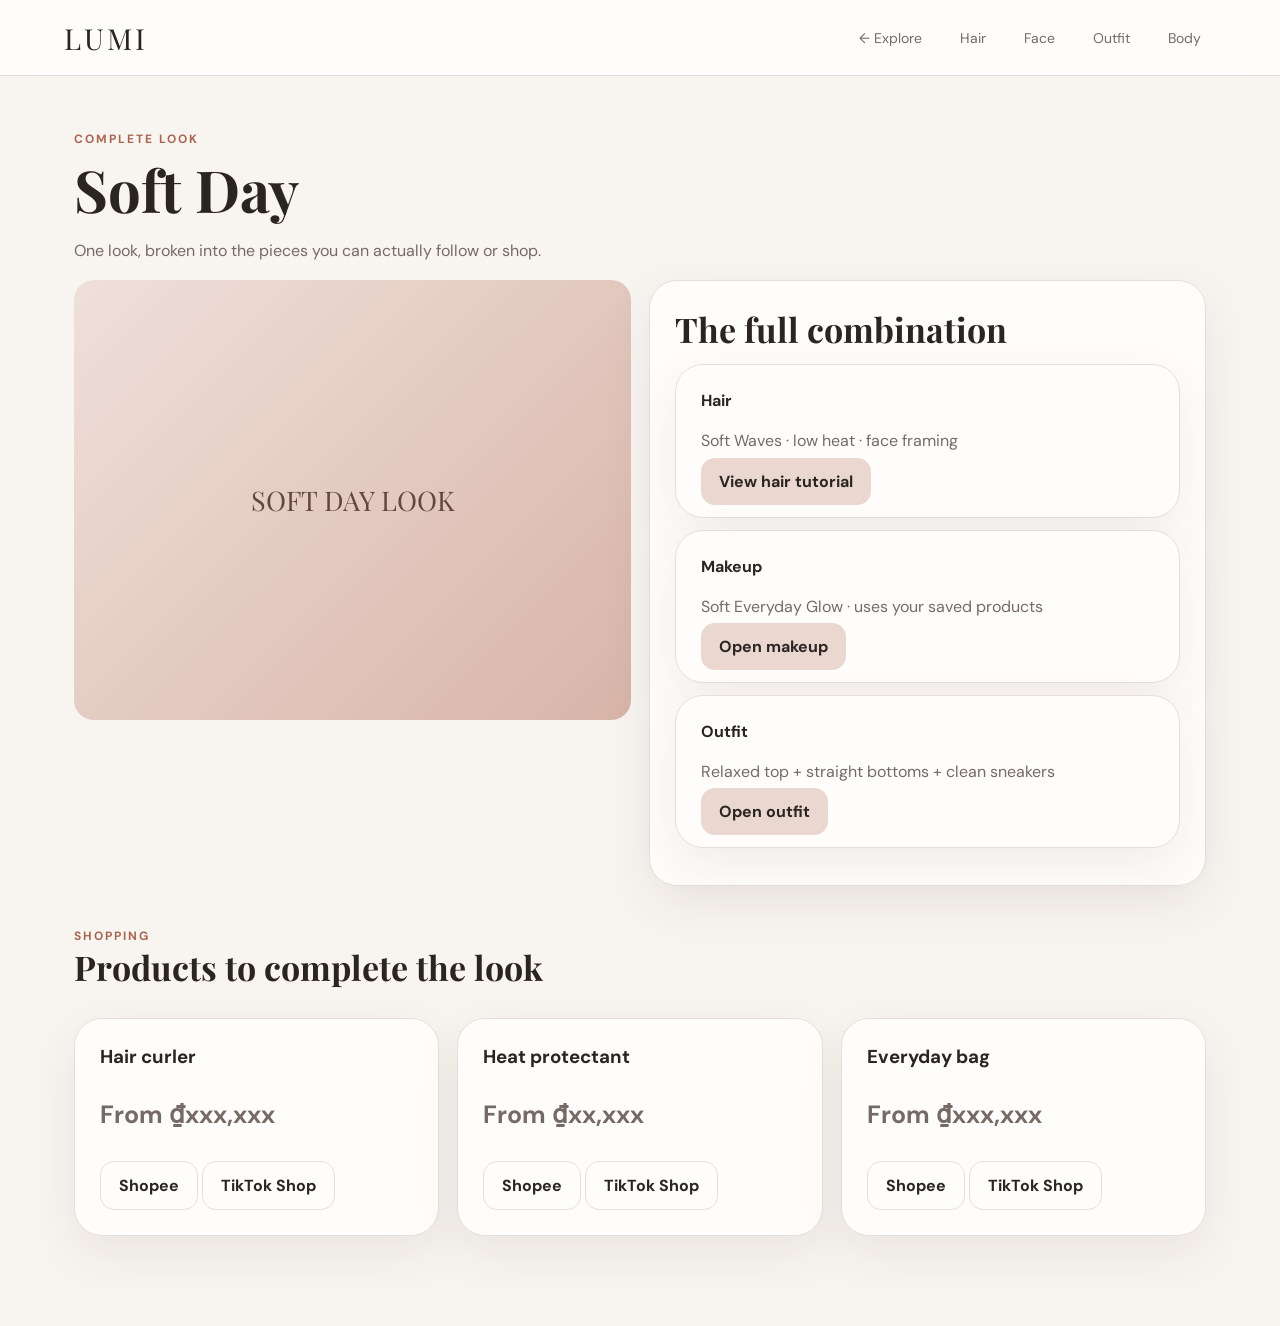
==== explore-detail.html @ a48243ca "upload LUMI front-end" ====
<!doctype html><html><head><meta charset="utf-8"><meta name="viewport" content="width=device-width,initial-scale=1"><title>LUMI Look Detail</title><link rel="stylesheet" href="styles.css"></head><body>
<nav class="nav"><a class="logo" href="index.html">LUMI</a><div class="navlinks"><a href="explore.html">← Explore</a><a href="hair.html">Hair</a><a href="face.html">Face</a><a href="outfit.html">Outfit</a><a href="body.html">Body</a></div></nav>
<main class="container"><div class="eyebrow">Complete Look</div><h1>Soft Day</h1><p>One look, broken into the pieces you can actually follow or shop.</p>
<div class="grid grid-2"><div class="look-img" style="height:440px">SOFT DAY LOOK</div><div class="panel"><h2>The full combination</h2><div class="card" style="margin:12px 0"><b>Hair</b><p>Soft Waves · low heat · face framing</p><a class="btn secondary" href="hair-detail.html">View hair tutorial</a></div><div class="card" style="margin:12px 0"><b>Makeup</b><p>Soft Everyday Glow · uses your saved products</p><a class="btn secondary" href="makeup.html">Open makeup</a></div><div class="card" style="margin:12px 0"><b>Outfit</b><p>Relaxed top + straight bottoms + clean sneakers</p><a class="btn secondary" href="outfit.html">Open outfit</a></div></div></div>
<div class="section-title"><div><div class="eyebrow">Shopping</div><h2>Products to complete the look</h2></div></div>
<div class="grid grid-3"><div class="card"><h3>Hair curler</h3><p class="price">From ₫xxx,xxx</p><button class="btn outline" onclick="alert('Demo shopping link — connect a real affiliate/product URL here.')">Shopee</button> <button class="btn outline" onclick="alert('Demo shopping link — connect a real affiliate/product URL here.')">TikTok Shop</button></div>
<div class="card"><h3>Heat protectant</h3><p class="price">From ₫xx,xxx</p><button class="btn outline" onclick="alert('Demo shopping link — connect a real affiliate/product URL here.')">Shopee</button> <button class="btn outline" onclick="alert('Demo shopping link — connect a real affiliate/product URL here.')">TikTok Shop</button></div>
<div class="card"><h3>Everyday bag</h3><p class="price">From ₫xxx,xxx</p><button class="btn outline" onclick="alert('Demo shopping link — connect a real affiliate/product URL here.')">Shopee</button> <button class="btn outline" onclick="alert('Demo shopping link — connect a real affiliate/product URL here.')">TikTok Shop</button></div></div>
</main></body></html>
---- styles.css ----
@import url('https://fonts.googleapis.com/css2?family=DM+Sans:wght@400;500;600;700&family=Playfair+Display:wght@500;600&display=swap');

:root{
  --bg:#f8f4f0; --paper:#fffdfb; --ink:#2b2522; --muted:#756b66;
  --accent:#a96552; --accent2:#ead8d0; --line:#e8ded8; --dark:#292321;
  --success:#55745c; --shadow:0 18px 50px rgba(67,48,40,.08);
}
*{box-sizing:border-box}
body{margin:0;background:var(--bg);color:var(--ink);font-family:"DM Sans",Arial,sans-serif}
a{text-decoration:none;color:inherit}
button,input,select{font:inherit}
button{cursor:pointer}
.nav{height:76px;background:rgba(255,253,251,.94);border-bottom:1px solid var(--line);display:flex;align-items:center;padding:0 5vw;position:sticky;top:0;z-index:20;backdrop-filter:blur(12px)}
.logo{font-family:"Playfair Display",serif;font-size:29px;letter-spacing:3px;margin-right:auto}
.navlinks{display:flex;gap:8px;align-items:center}
.navlinks a{padding:11px 15px;border-radius:999px;color:var(--muted);font-size:14px}
.navlinks a:hover,.navlinks a.active{background:var(--dark);color:white}
.container{max-width:1180px;margin:auto;padding:55px 24px 90px}
.hero{display:grid;grid-template-columns:1.25fr .75fr;gap:28px;align-items:stretch;margin-bottom:36px}
.hero-copy{padding:34px 8px}
.eyebrow{font-size:12px;letter-spacing:2px;text-transform:uppercase;color:var(--accent);font-weight:700}
h1{font-family:"Playfair Display",serif;font-size:58px;line-height:1.02;margin:13px 0 18px;max-width:720px}
h2{font-family:"Playfair Display",serif;font-size:34px;margin:0 0 10px}
h3{margin:0 0 8px}
p{color:var(--muted);line-height:1.7}
.hero-art,.card,.panel,.feature,.result,.profile-card{background:var(--paper);border:1px solid var(--line);border-radius:28px;box-shadow:var(--shadow)}
.hero-art{min-height:330px;display:flex;align-items:center;justify-content:center;background:linear-gradient(145deg,#f1e2db,#fffdfb 55%,#e8d1c8);position:relative;overflow:hidden}
.hero-art .orb{width:230px;height:230px;border-radius:50%;background:radial-gradient(circle at 35% 30%,#fff,#d9aaa0 70%);box-shadow:0 30px 60px rgba(80,50,40,.16)}
.hero-art .label{position:absolute;bottom:25px;left:25px;background:#ffffffd9;padding:10px 14px;border-radius:14px;font-size:13px}
.grid{display:grid;gap:18px}
.grid-2{grid-template-columns:repeat(2,1fr)}
.grid-3{grid-template-columns:repeat(3,1fr)}
.grid-4{grid-template-columns:repeat(4,1fr)}
.card,.feature,.panel,.profile-card{padding:25px}
.feature{min-height:230px;transition:.2s}
.feature:hover{transform:translateY(-3px);box-shadow:0 24px 55px rgba(67,48,40,.12)}
.icon{width:52px;height:52px;border-radius:16px;background:var(--accent2);display:grid;place-items:center;font-size:23px;margin-bottom:20px}
.section-title{display:flex;justify-content:space-between;align-items:end;margin:42px 0 18px}
.small{font-size:13px;color:var(--muted)}
.btn{border:0;border-radius:14px;padding:13px 18px;font-weight:700;background:var(--dark);color:white}
.btn.secondary{background:var(--accent2);color:var(--ink)}
.btn.outline{background:transparent;border:1px solid var(--line);color:var(--ink)}
.btn-row{display:flex;gap:10px;flex-wrap:wrap;margin-top:20px}
.upload{border:1.5px dashed #ccbcb5;border-radius:22px;padding:30px;text-align:center;background:#fffcfa}
.upload input{display:none}
.upload label{display:inline-block;padding:12px 17px;border-radius:12px;background:var(--dark);color:#fff;font-weight:700;margin-top:10px}
.preview{margin-top:16px;display:none;border-radius:18px;overflow:hidden;max-height:300px}
.preview img,.preview video{width:100%;display:block;object-fit:cover}
.pills{display:flex;gap:9px;flex-wrap:wrap}
.pill{border:1px solid var(--line);background:#fff;padding:10px 14px;border-radius:999px;color:var(--muted);cursor:pointer}
.pill.selected{background:var(--dark);color:#fff;border-color:var(--dark)}
.result-area{display:none;margin-top:28px}
.look-img{height:230px;border-radius:20px;background:linear-gradient(135deg,#eee0da,#d8b4a8);display:grid;place-items:center;font-family:"Playfair Display",serif;font-size:27px;color:#62473e}
.tag{display:inline-block;padding:6px 9px;border-radius:999px;background:#f1e5df;font-size:12px;margin:3px 3px 0 0}
.steps{counter-reset:step;display:grid;gap:12px}
.step{display:flex;gap:14px;padding:14px;border-bottom:1px solid var(--line)}
.step:before{counter-increment:step;content:counter(step);min-width:31px;height:31px;border-radius:50%;background:var(--dark);color:white;display:grid;place-items:center;font-size:13px;font-weight:700}
.price{font-size:25px;font-weight:700}
.notice{padding:14px 16px;border-radius:14px;background:#f2ebe6;color:#665951;font-size:13px;line-height:1.6}
footer{padding:28px 5vw;border-top:1px solid var(--line);color:var(--muted);font-size:13px}
@media(max-width:850px){
 .nav{padding:0 18px;overflow:auto}.navlinks a{padding:9px 10px}.logo{font-size:23px}
 .hero{grid-template-columns:1fr} h1{font-size:43px}
 .grid-2,.grid-3,.grid-4{grid-template-columns:1fr}
 .container{padding:35px 18px 65px}
}

.upload-container {
  max-width: 600px;
  margin: 0 auto;
  padding: 20px;
  background: white;
  border-radius: 20px;
  box-shadow: 0 10px 30px rgba(0,0,0,0.05);
}

.upload-area {
  border: 2px dashed #d8b4a8;
  border-radius: 12px;
  padding: 40px 20px;
  text-align: center;
  cursor: pointer;
  transition: all 0.3s ease;
  background: #fafafa;
}

.upload-area:hover, .upload-area.dragover {
  background: #f0e6e3;
  border-color: #c4998b;
}

.spinner {
  width: 50px;
  height: 50px;
  border: 4px solid #f3f3f3;
  border-top: 4px solid #d8b4a8;
  border-radius: 50%;
  animation: spin 1s linear infinite;
  margin: 0 auto;
}

@keyframes spin {
  0% { transform: rotate(0deg); }
  100% { transform: rotate(360deg); }
}
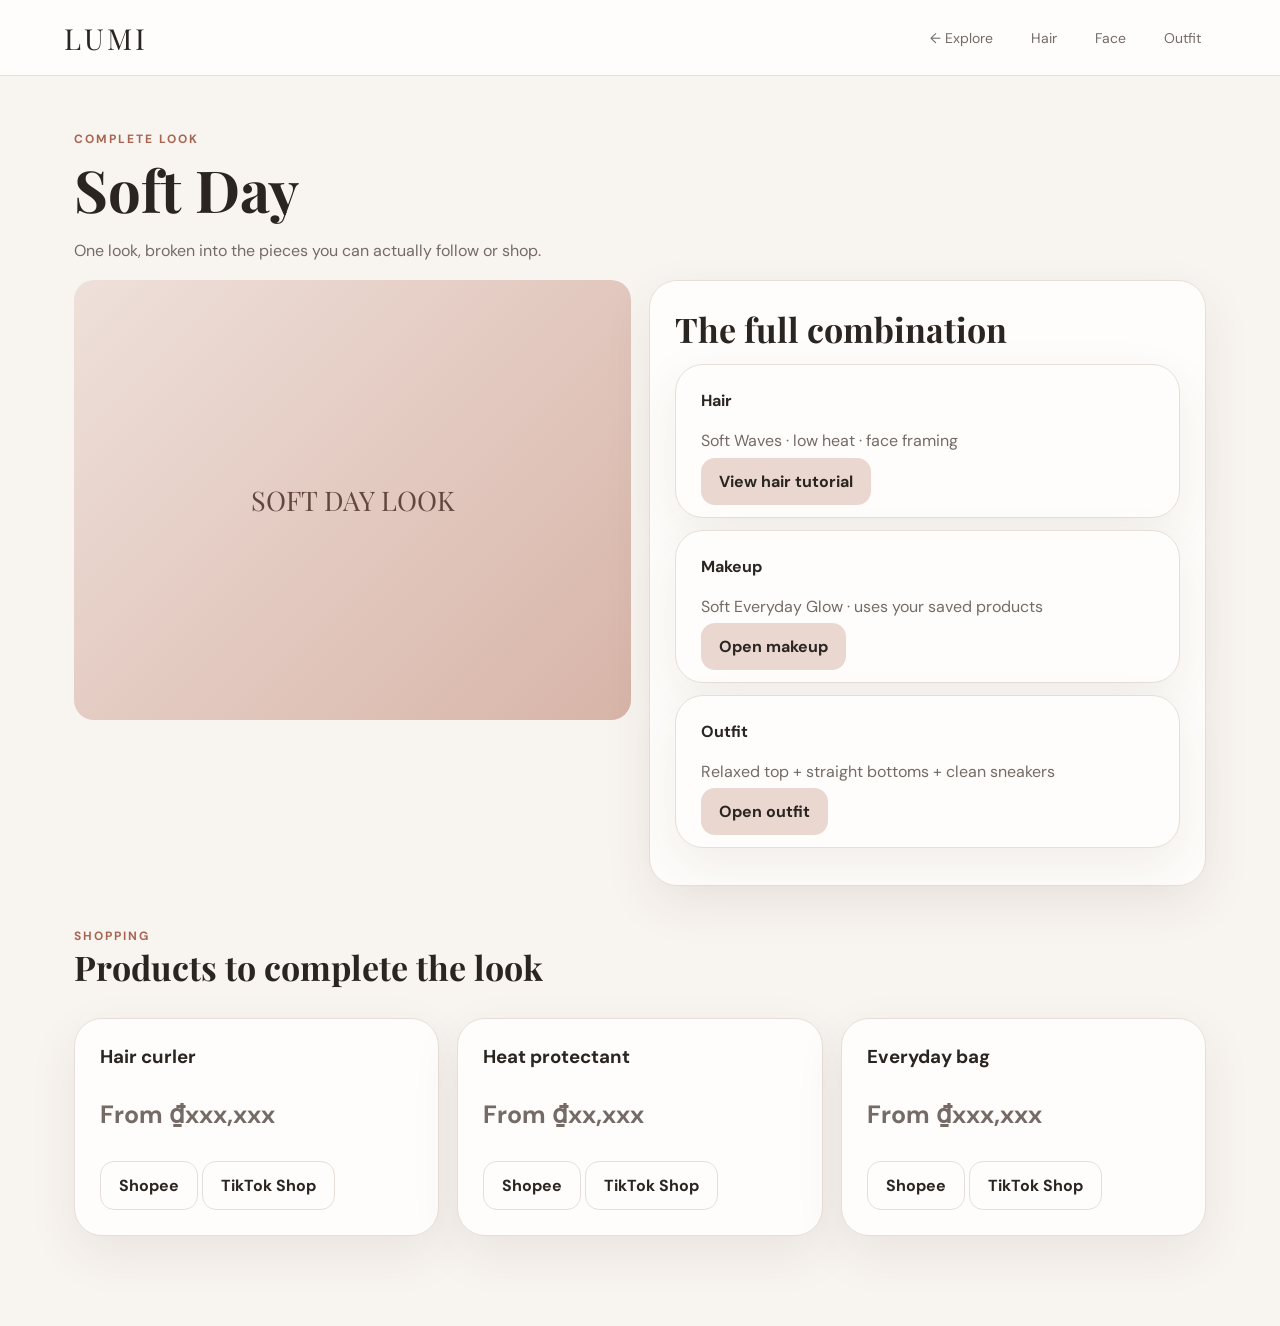
==== commit 999ca3b7: "update and fix something" ====
--- a/explore-detail.html
+++ b/explore-detail.html
@@ -1,5 +1,5 @@
 <!doctype html><html><head><meta charset="utf-8"><meta name="viewport" content="width=device-width,initial-scale=1"><title>LUMI Look Detail</title><link rel="stylesheet" href="styles.css"></head><body>
-<nav class="nav"><a class="logo" href="index.html">LUMI</a><div class="navlinks"><a href="explore.html">← Explore</a><a href="hair.html">Hair</a><a href="face.html">Face</a><a href="outfit.html">Outfit</a><a href="body.html">Body</a></div></nav>
+<nav class="nav"><a class="logo" href="index.html">LUMI</a><div class="navlinks"><a href="explore.html">← Explore</a><a href="hair.html">Hair</a><a href="face.html">Face</a><a href="outfit.html">Outfit</a></div></nav>
 <main class="container"><div class="eyebrow">Complete Look</div><h1>Soft Day</h1><p>One look, broken into the pieces you can actually follow or shop.</p>
 <div class="grid grid-2"><div class="look-img" style="height:440px">SOFT DAY LOOK</div><div class="panel"><h2>The full combination</h2><div class="card" style="margin:12px 0"><b>Hair</b><p>Soft Waves · low heat · face framing</p><a class="btn secondary" href="hair-detail.html">View hair tutorial</a></div><div class="card" style="margin:12px 0"><b>Makeup</b><p>Soft Everyday Glow · uses your saved products</p><a class="btn secondary" href="makeup.html">Open makeup</a></div><div class="card" style="margin:12px 0"><b>Outfit</b><p>Relaxed top + straight bottoms + clean sneakers</p><a class="btn secondary" href="outfit.html">Open outfit</a></div></div></div>
 <div class="section-title"><div><div class="eyebrow">Shopping</div><h2>Products to complete the look</h2></div></div>
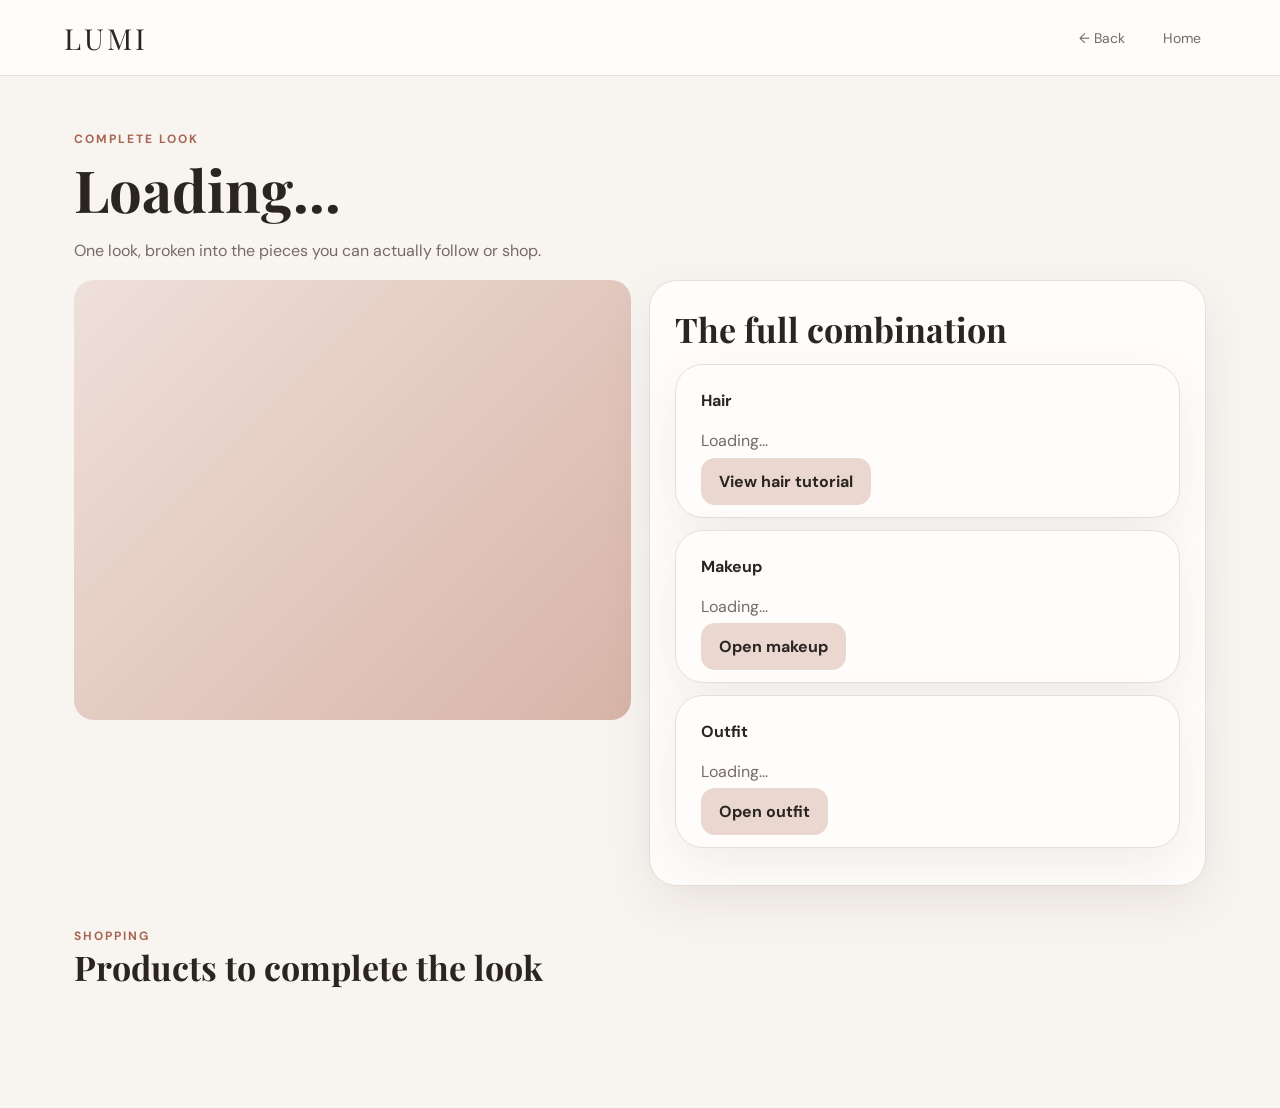
==== commit c1cf6b8f: "fix something in UI/UX" ====
--- a/explore-detail.html
+++ b/explore-detail.html
@@ -1,9 +1,102 @@
-<!doctype html><html><head><meta charset="utf-8"><meta name="viewport" content="width=device-width,initial-scale=1"><title>LUMI Look Detail</title><link rel="stylesheet" href="styles.css"></head><body>
-<nav class="nav"><a class="logo" href="index.html">LUMI</a><div class="navlinks"><a href="explore.html">← Explore</a><a href="hair.html">Hair</a><a href="face.html">Face</a><a href="outfit.html">Outfit</a></div></nav>
-<main class="container"><div class="eyebrow">Complete Look</div><h1>Soft Day</h1><p>One look, broken into the pieces you can actually follow or shop.</p>
-<div class="grid grid-2"><div class="look-img" style="height:440px">SOFT DAY LOOK</div><div class="panel"><h2>The full combination</h2><div class="card" style="margin:12px 0"><b>Hair</b><p>Soft Waves · low heat · face framing</p><a class="btn secondary" href="hair-detail.html">View hair tutorial</a></div><div class="card" style="margin:12px 0"><b>Makeup</b><p>Soft Everyday Glow · uses your saved products</p><a class="btn secondary" href="makeup.html">Open makeup</a></div><div class="card" style="margin:12px 0"><b>Outfit</b><p>Relaxed top + straight bottoms + clean sneakers</p><a class="btn secondary" href="outfit.html">Open outfit</a></div></div></div>
-<div class="section-title"><div><div class="eyebrow">Shopping</div><h2>Products to complete the look</h2></div></div>
-<div class="grid grid-3"><div class="card"><h3>Hair curler</h3><p class="price">From ₫xxx,xxx</p><button class="btn outline" onclick="alert('Demo shopping link — connect a real affiliate/product URL here.')">Shopee</button> <button class="btn outline" onclick="alert('Demo shopping link — connect a real affiliate/product URL here.')">TikTok Shop</button></div>
-<div class="card"><h3>Heat protectant</h3><p class="price">From ₫xx,xxx</p><button class="btn outline" onclick="alert('Demo shopping link — connect a real affiliate/product URL here.')">Shopee</button> <button class="btn outline" onclick="alert('Demo shopping link — connect a real affiliate/product URL here.')">TikTok Shop</button></div>
-<div class="card"><h3>Everyday bag</h3><p class="price">From ₫xxx,xxx</p><button class="btn outline" onclick="alert('Demo shopping link — connect a real affiliate/product URL here.')">Shopee</button> <button class="btn outline" onclick="alert('Demo shopping link — connect a real affiliate/product URL here.')">TikTok Shop</button></div></div>
-</main></body></html>+<!doctype html>
+<html>
+<head>
+  <meta charset="utf-8">
+  <meta name="viewport" content="width=device-width,initial-scale=1">
+  <title>LUMI Complete Look</title>
+  <link rel="stylesheet" href="styles.css">
+  <script src="app.js"></script>
+</head>
+<body>
+<nav class="nav">
+  <a class="logo" href="index.html">LUMI</a>
+  <div class="navlinks">
+    <a href="javascript:history.back()">← Back</a>
+    <a href="index.html">Home</a>
+  </div>
+</nav>
+
+<main class="container">
+  <div class="eyebrow">Complete Look</div>
+  <h1 id="ed-title">Loading...</h1>
+  <p>One look, broken into the pieces you can actually follow or shop.</p>
+  
+  <div class="grid grid-2">
+    <div class="look-img" id="ed-image" style="height:440px"></div>
+    <div class="panel">
+      <h2>The full combination</h2>
+      
+      <div class="card" style="margin:12px 0">
+        <b>Hair</b>
+        <p id="ed-hair-desc">Loading...</p>
+        <a class="btn secondary" id="ed-hair-link" href="#">View hair tutorial</a>
+      </div>
+      
+      <div class="card" style="margin:12px 0">
+        <b>Makeup</b>
+        <p id="ed-makeup-desc">Loading...</p>
+        <a class="btn secondary" id="ed-makeup-link" href="#">Open makeup</a>
+      </div>
+      
+      <div class="card" style="margin:12px 0">
+        <b>Outfit</b>
+        <p id="ed-outfit-desc">Loading...</p>
+        <a class="btn secondary" id="ed-outfit-link" href="#">Open outfit</a>
+      </div>
+    </div>
+  </div>
+  
+  <div class="section-title">
+    <div>
+      <div class="eyebrow">Shopping</div>
+      <h2>Products to complete the look</h2>
+    </div>
+  </div>
+  
+  <div class="grid grid-3" id="ed-products">
+    <!-- Products injected here -->
+  </div>
+</main>
+
+<script>
+document.addEventListener('DOMContentLoaded', async () => {
+    const urlParams = new URLSearchParams(window.location.search);
+    const lookId = urlParams.get('look') || 'soft';
+    
+    try {
+        const res = await fetch(`${BACKEND_URL}/api/explore`);
+        if (!res.ok) throw new Error("Failed to load");
+        const exploreData = await res.json();
+        
+        const data = exploreData.find(d => d.id === lookId) || exploreData[0];
+        
+        document.getElementById('ed-title').textContent = data.title;
+        const imgBox = document.getElementById('ed-image');
+        imgBox.textContent = data.lookImageText;
+        imgBox.style.background = \`url('\${data.imageUrl}') center/cover\`;
+        
+        document.getElementById('ed-hair-desc').innerHTML = \`<b>\${data.components.hair.name}</b> · \${data.components.hair.desc}\`;
+        document.getElementById('ed-hair-link').href = \`tutorial.html?id=\${data.components.hair.id}&category=hair\`;
+        
+        document.getElementById('ed-makeup-desc').innerHTML = \`<b>\${data.components.makeup.name}</b> · \${data.components.makeup.desc}\`;
+        document.getElementById('ed-makeup-link').href = \`tutorial.html?id=\${data.components.makeup.id}&category=makeup\`;
+        
+        document.getElementById('ed-outfit-desc').innerHTML = \`<b>\${data.components.outfit.name}</b> · \${data.components.outfit.desc}\`;
+        document.getElementById('ed-outfit-link').href = \`tutorial.html?id=\${data.components.outfit.id}&category=outfit\`;
+        
+        const productsContainer = document.getElementById('ed-products');
+        productsContainer.innerHTML = data.products.map(p => \`
+            <div class="card">
+                <h3>\${p.name}</h3>
+                <p class="price">\${p.price}</p>
+                <a class="btn outline" style="text-decoration:none; display:inline-block; margin-top:10px;" href="\${p.shopee}" target="_blank">Shopee</a>
+                <a class="btn outline" style="text-decoration:none; display:inline-block; margin-top:10px;" href="\${p.tiktok}" target="_blank">TikTok Shop</a>
+            </div>
+        \`).join('');
+    } catch(e) {
+        console.error("Error loading explore detail:", e);
+    }
+});
+</script>
+</body>
+</html>
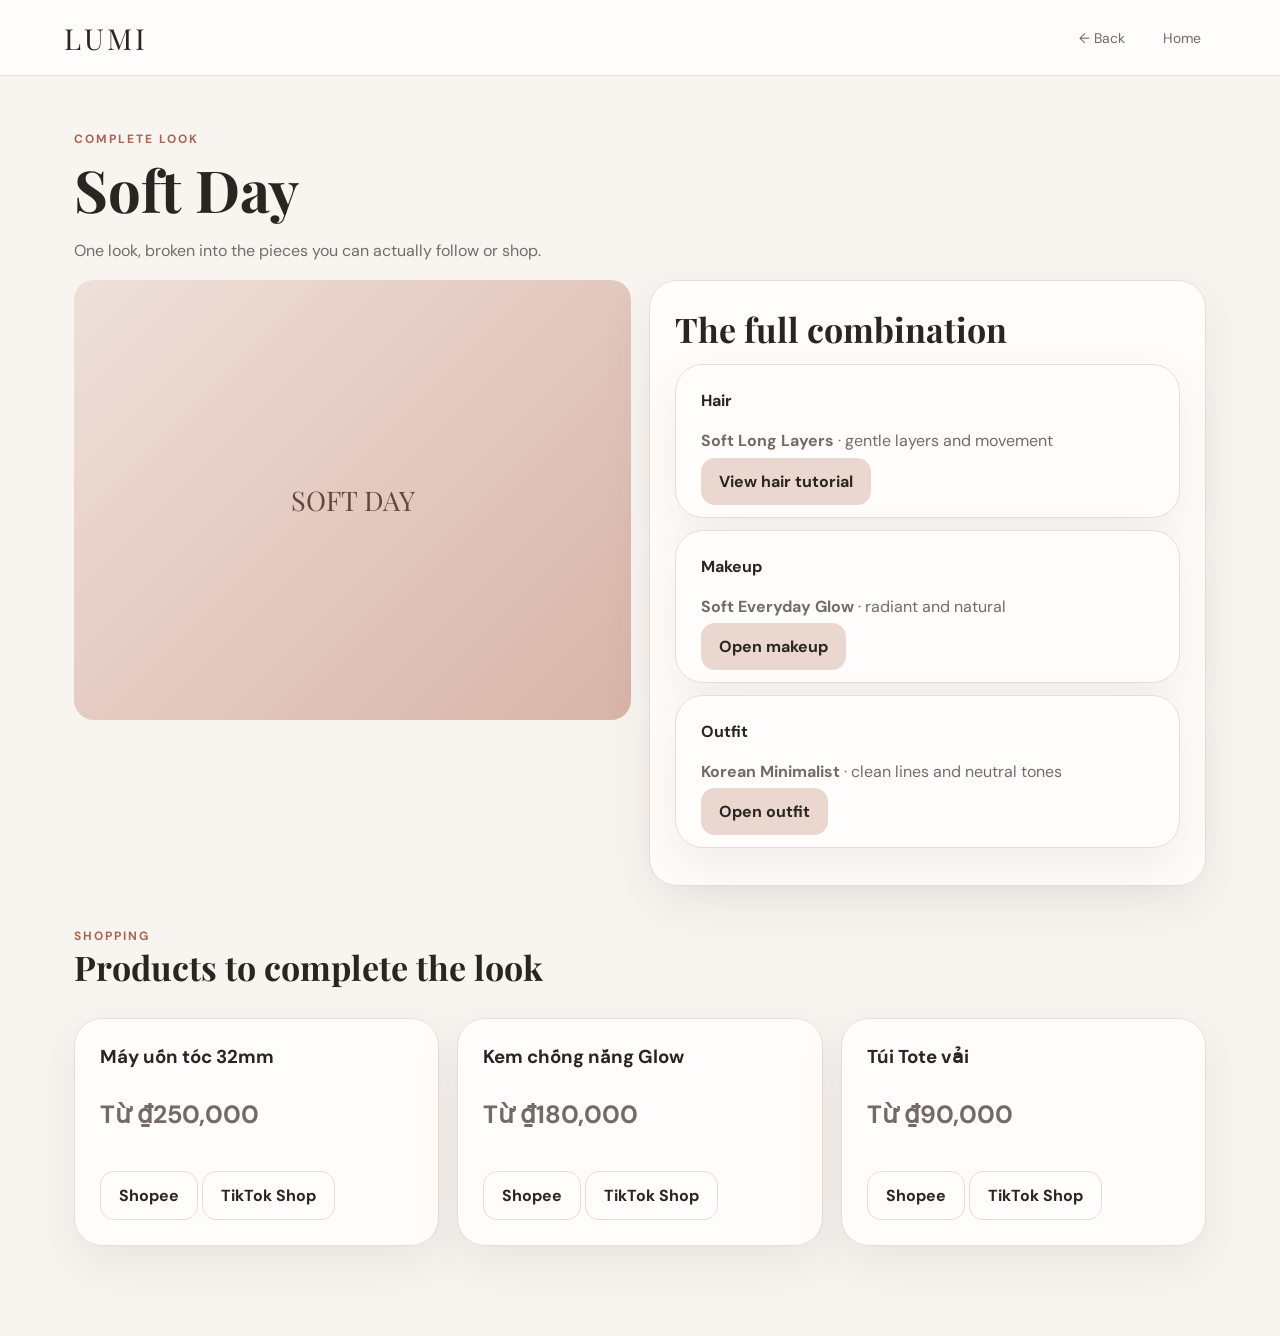
==== commit ff7058f7: "fix something in UI/UX" ====
--- a/explore-detail.html
+++ b/explore-detail.html
@@ -5,6 +5,7 @@
   <meta name="viewport" content="width=device-width,initial-scale=1">
   <title>LUMI Complete Look</title>
   <link rel="stylesheet" href="styles.css">
+  <script src="exploreData.js"></script>
   <script src="app.js"></script>
 </head>
 <body>
@@ -59,43 +60,41 @@
 </main>
 
 <script>
-document.addEventListener('DOMContentLoaded', async () => {
+document.addEventListener('DOMContentLoaded', () => {
     const urlParams = new URLSearchParams(window.location.search);
     const lookId = urlParams.get('look') || 'soft';
     
-    try {
-        const res = await fetch(`${BACKEND_URL}/api/explore`);
-        if (!res.ok) throw new Error("Failed to load");
-        const exploreData = await res.json();
-        
-        const data = exploreData.find(d => d.id === lookId) || exploreData[0];
-        
-        document.getElementById('ed-title').textContent = data.title;
-        const imgBox = document.getElementById('ed-image');
-        imgBox.textContent = data.lookImageText;
-        imgBox.style.background = \`url('\${data.imageUrl}') center/cover\`;
-        
-        document.getElementById('ed-hair-desc').innerHTML = \`<b>\${data.components.hair.name}</b> · \${data.components.hair.desc}\`;
-        document.getElementById('ed-hair-link').href = \`tutorial.html?id=\${data.components.hair.id}&category=hair\`;
-        
-        document.getElementById('ed-makeup-desc').innerHTML = \`<b>\${data.components.makeup.name}</b> · \${data.components.makeup.desc}\`;
-        document.getElementById('ed-makeup-link').href = \`tutorial.html?id=\${data.components.makeup.id}&category=makeup\`;
-        
-        document.getElementById('ed-outfit-desc').innerHTML = \`<b>\${data.components.outfit.name}</b> · \${data.components.outfit.desc}\`;
-        document.getElementById('ed-outfit-link').href = \`tutorial.html?id=\${data.components.outfit.id}&category=outfit\`;
-        
-        const productsContainer = document.getElementById('ed-products');
-        productsContainer.innerHTML = data.products.map(p => \`
-            <div class="card">
-                <h3>\${p.name}</h3>
-                <p class="price">\${p.price}</p>
-                <a class="btn outline" style="text-decoration:none; display:inline-block; margin-top:10px;" href="\${p.shopee}" target="_blank">Shopee</a>
-                <a class="btn outline" style="text-decoration:none; display:inline-block; margin-top:10px;" href="\${p.tiktok}" target="_blank">TikTok Shop</a>
-            </div>
-        \`).join('');
-    } catch(e) {
-        console.error("Error loading explore detail:", e);
-    }
+    // EXPLORE_DATA is loaded from exploreData.js
+    const data = EXPLORE_DATA.find(d => d.id === lookId) || EXPLORE_DATA[0];
+    
+    document.getElementById('ed-title').textContent = data.title;
+    const imgBox = document.getElementById('ed-image');
+    imgBox.textContent = data.lookImageText;
+    
+    document.getElementById('ed-hair-desc').innerHTML = '<b>' + data.components.hair.name + '</b> · ' + data.components.hair.desc;
+    const hairLink = document.getElementById('ed-hair-link');
+    hairLink.href = 'tutorial.html?id=' + data.components.hair.id + '&category=hair';
+    hairLink.onclick = () => { localStorage.setItem('lumi_selected_tutorial_id', data.components.hair.id); localStorage.setItem('lumi_selected_tutorial_cat', 'hair'); };
+    
+    document.getElementById('ed-makeup-desc').innerHTML = '<b>' + data.components.makeup.name + '</b> · ' + data.components.makeup.desc;
+    const makeupLink = document.getElementById('ed-makeup-link');
+    makeupLink.href = 'tutorial.html?id=' + data.components.makeup.id + '&category=makeup';
+    makeupLink.onclick = () => { localStorage.setItem('lumi_selected_tutorial_id', data.components.makeup.id); localStorage.setItem('lumi_selected_tutorial_cat', 'makeup'); };
+    
+    document.getElementById('ed-outfit-desc').innerHTML = '<b>' + data.components.outfit.name + '</b> · ' + data.components.outfit.desc;
+    const outfitLink = document.getElementById('ed-outfit-link');
+    outfitLink.href = 'tutorial.html?id=' + data.components.outfit.id + '&category=outfit';
+    outfitLink.onclick = () => { localStorage.setItem('lumi_selected_tutorial_id', data.components.outfit.id); localStorage.setItem('lumi_selected_tutorial_cat', 'outfit'); };
+    
+    const productsContainer = document.getElementById('ed-products');
+    productsContainer.innerHTML = data.products.map(p => 
+        '<div class="card">' +
+            '<h3>' + p.name + '</h3>' +
+            '<p class="price">' + p.price + '</p>' +
+            '<a class="btn outline" style="text-decoration:none; display:inline-block; margin-top:10px;" href="' + p.shopee + '" target="_blank">Shopee</a> ' +
+            '<a class="btn outline" style="text-decoration:none; display:inline-block; margin-top:10px;" href="' + p.tiktok + '" target="_blank">TikTok Shop</a>' +
+        '</div>'
+    ).join('');
 });
 </script>
 </body>
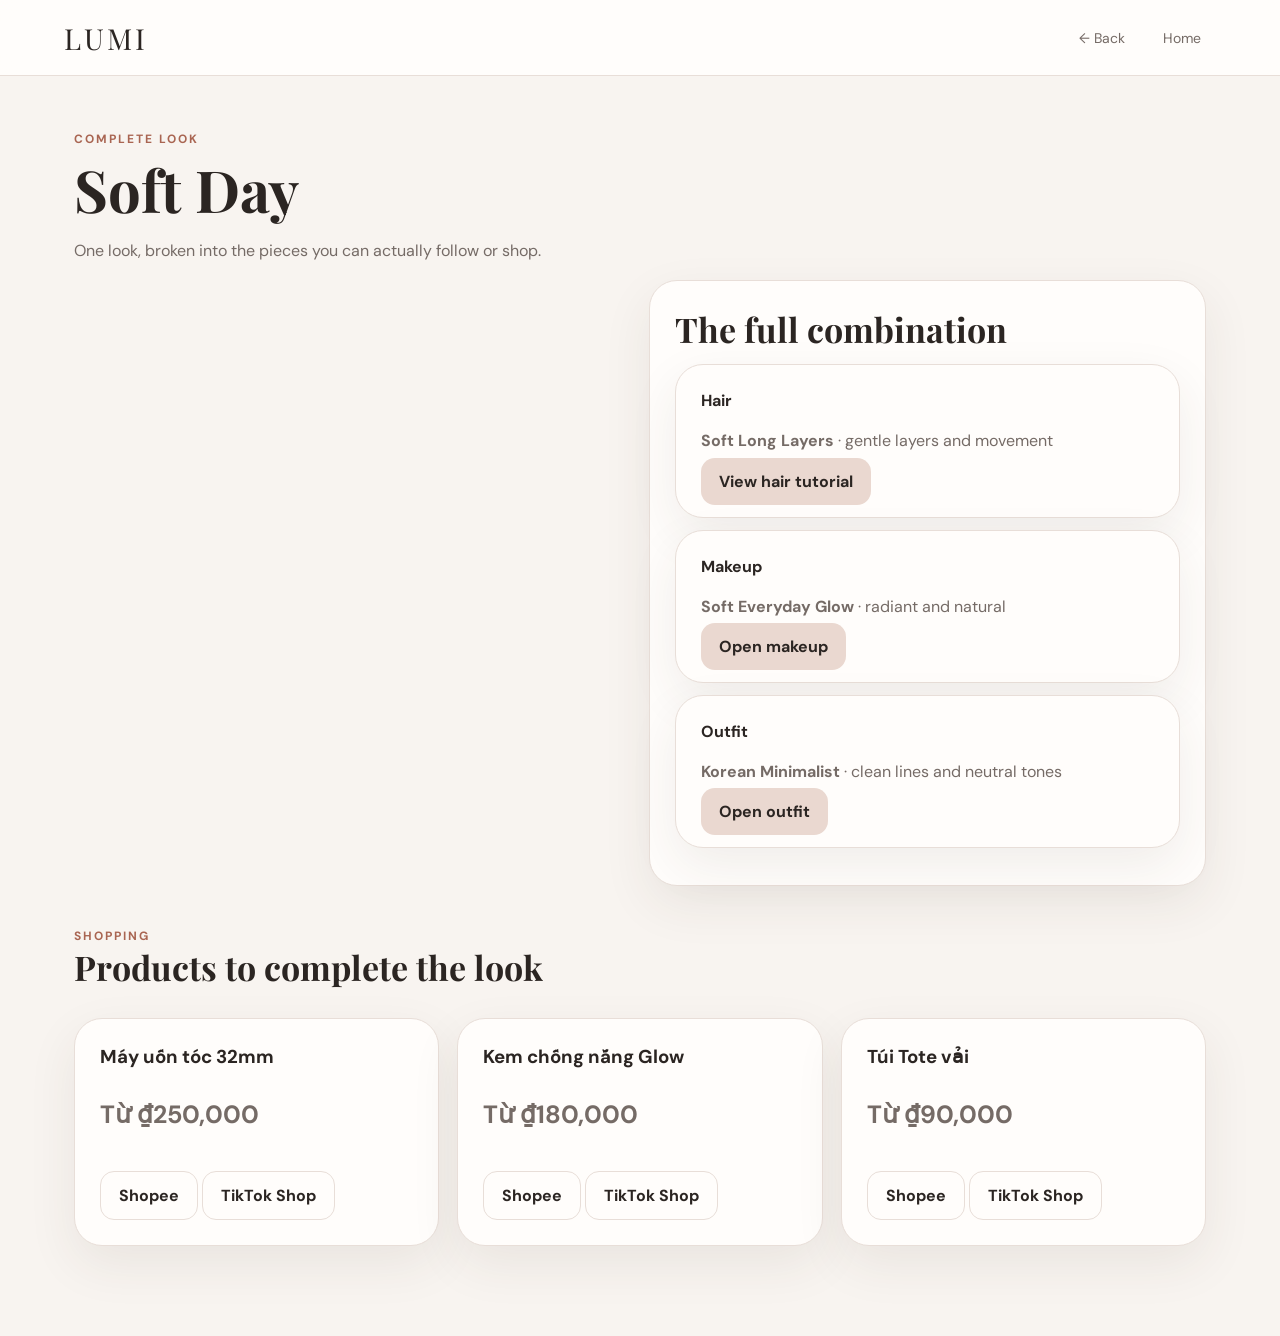
==== commit 6ecfee18: "fix something in UI/UX" ====
--- a/explore-detail.html
+++ b/explore-detail.html
@@ -69,7 +69,12 @@
     
     document.getElementById('ed-title').textContent = data.title;
     const imgBox = document.getElementById('ed-image');
-    imgBox.textContent = data.lookImageText;
+    if (data.imageUrl) {
+        imgBox.style.background = "url('" + data.imageUrl + "') center/cover";
+        imgBox.textContent = "";
+    } else {
+        imgBox.textContent = data.lookImageText;
+    }
     
     document.getElementById('ed-hair-desc').innerHTML = '<b>' + data.components.hair.name + '</b> · ' + data.components.hair.desc;
     const hairLink = document.getElementById('ed-hair-link');
